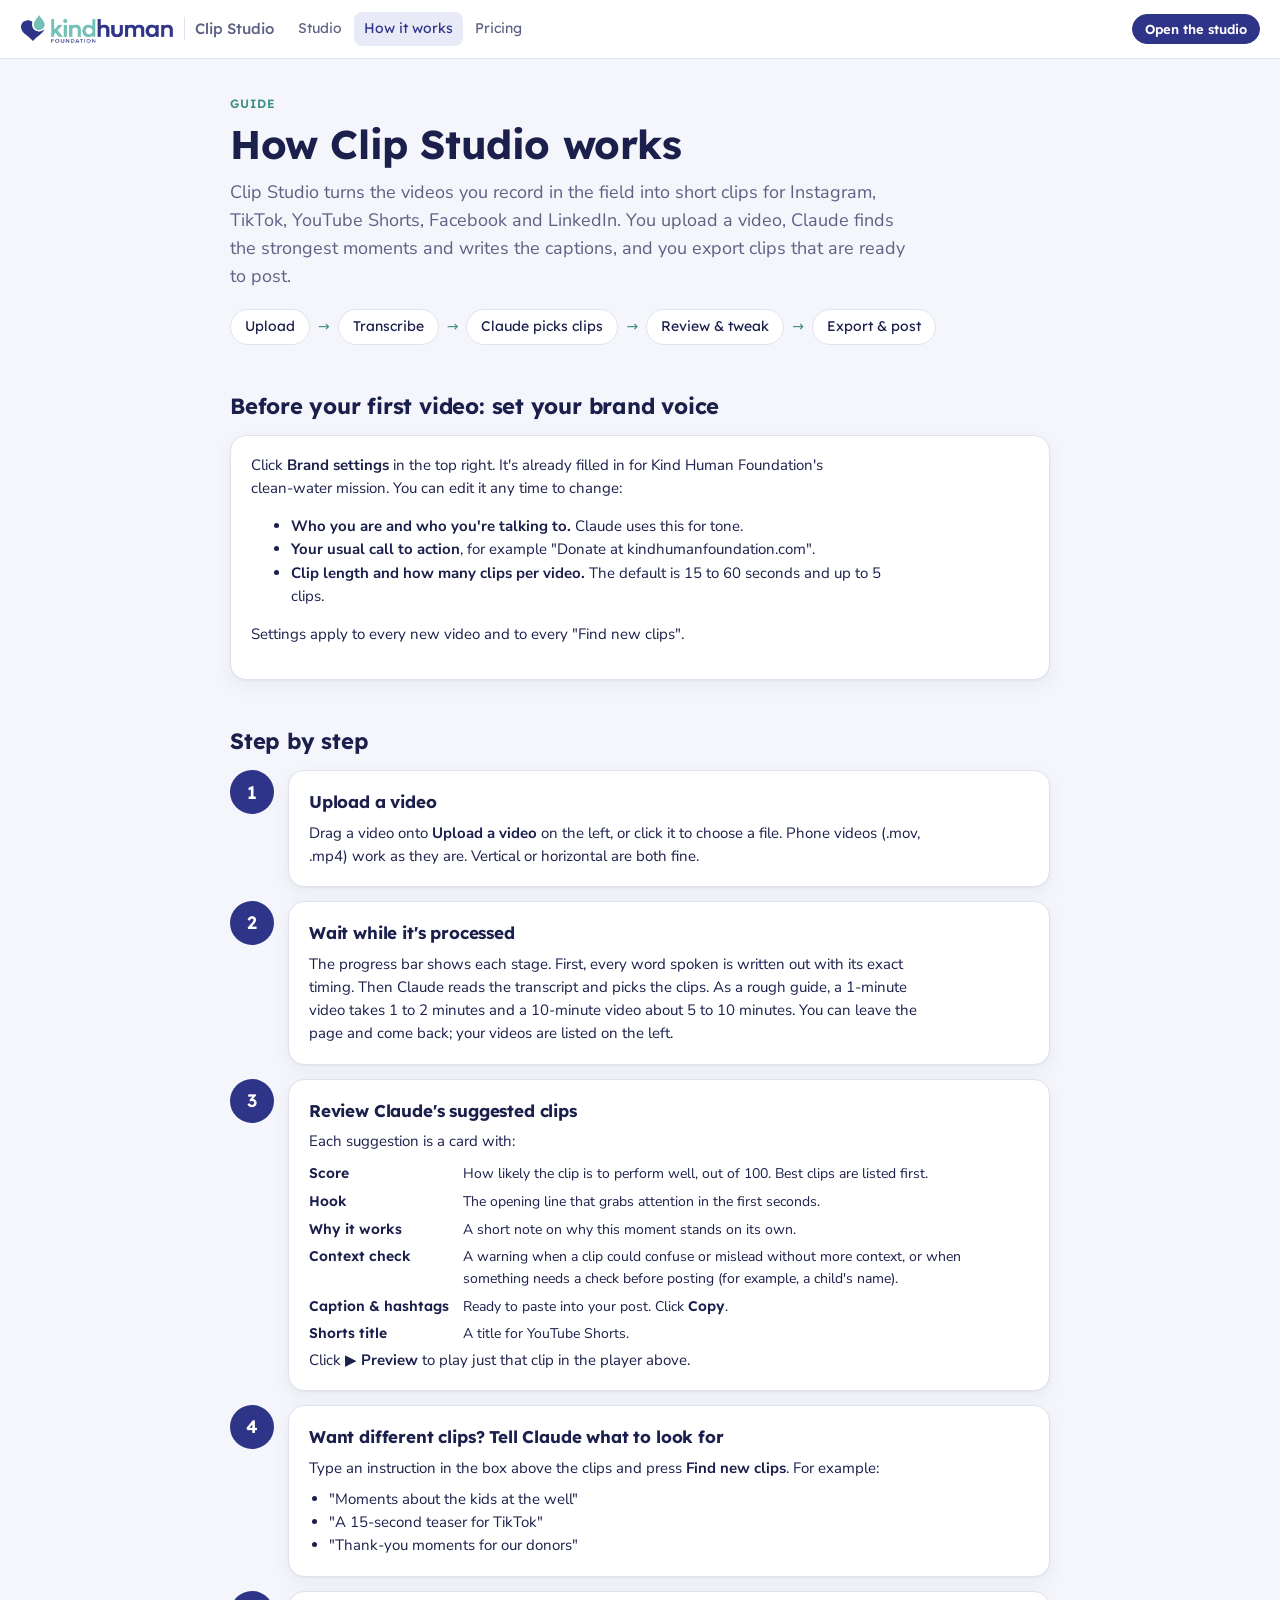
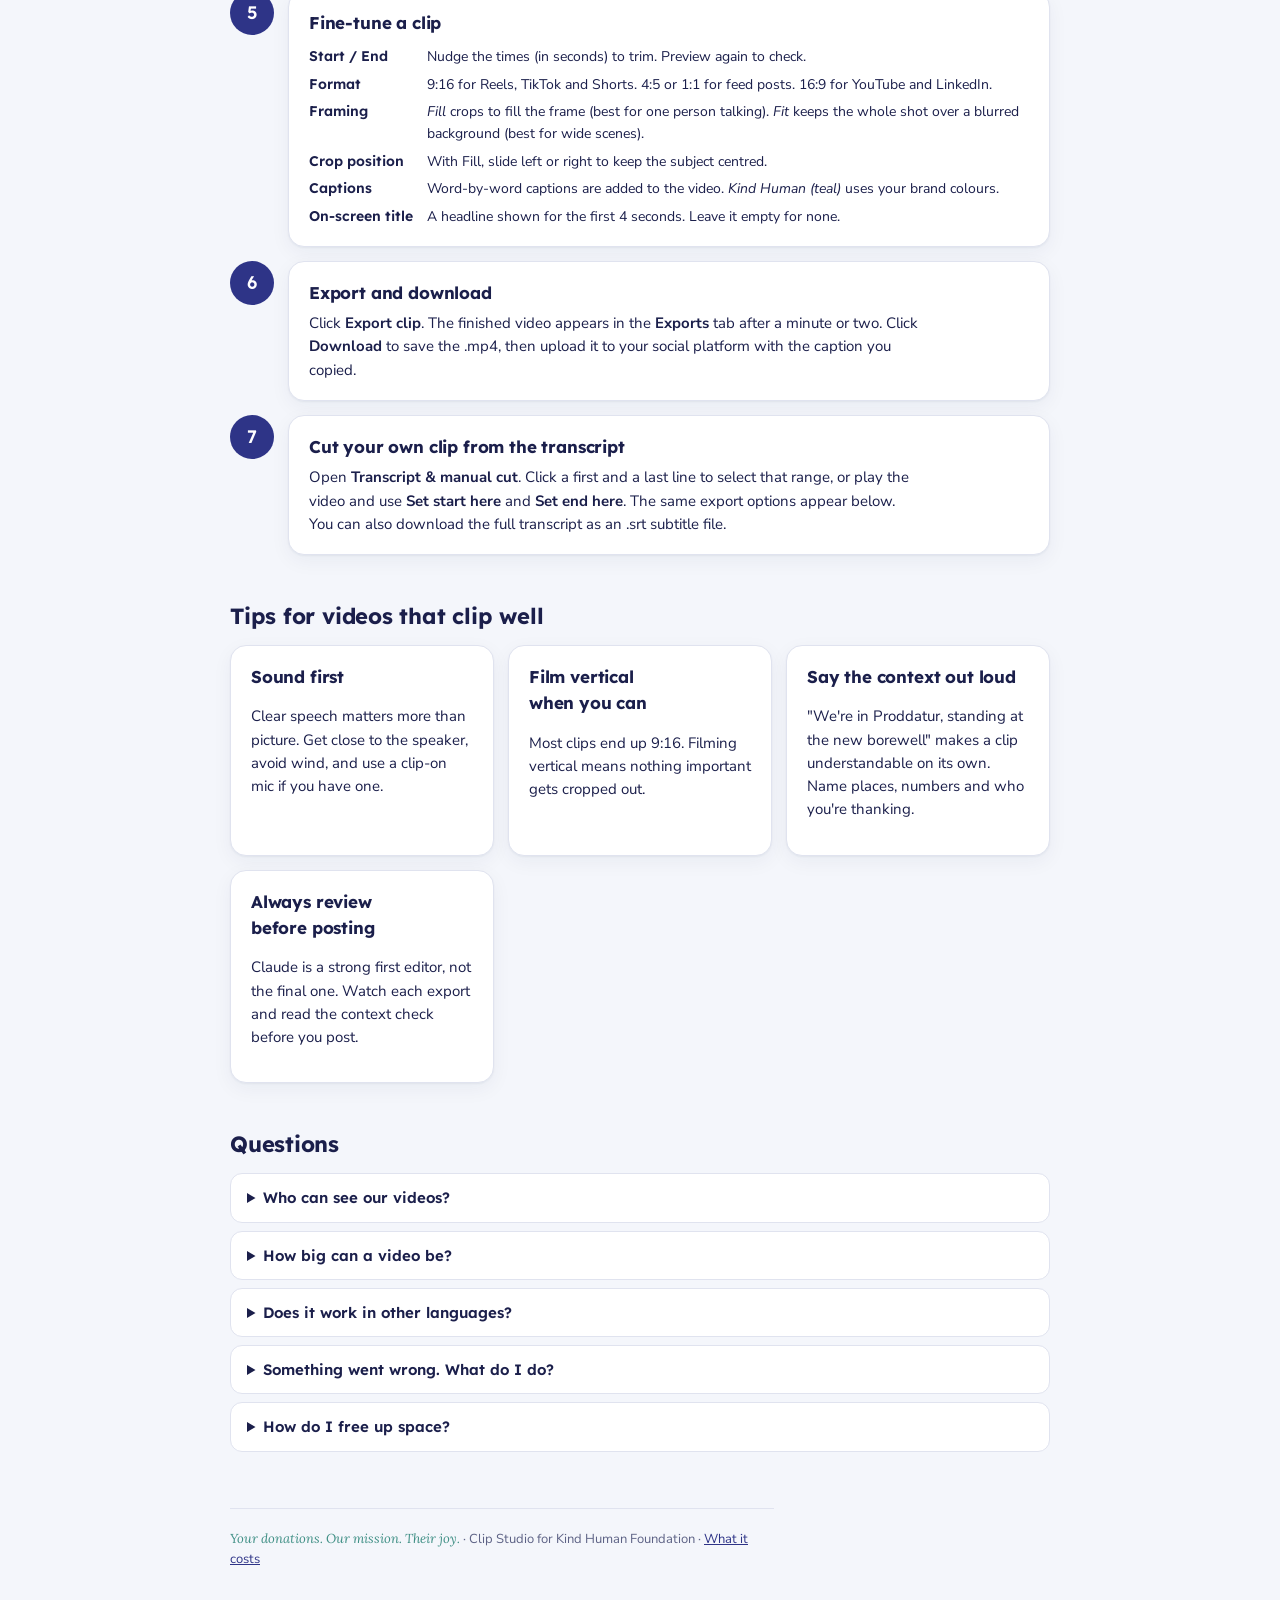
==== static/guide.html @ 1ed50864 "Kind Human Foundation branding, How it works guide and Pricing page - KHF logo, navy/teal palette, L" ====
<!doctype html>
<html lang="en">
<head>
<meta charset="utf-8">
<meta name="viewport" content="width=device-width, initial-scale=1, viewport-fit=cover">
<title>How Clip Studio Works · Kind Human Foundation</title>
<link rel="preconnect" href="https://fonts.googleapis.com">
<link href="https://fonts.googleapis.com/css2?family=Lexend:wght@400;500;600;700&family=Nunito+Sans:wght@400;600;700&family=Lora:ital@1&display=swap" rel="stylesheet">
<link rel="stylesheet" href="brand.css">
<link rel="icon" href="logo.png">
<style>
.steps{counter-reset:s;display:grid;gap:14px;margin-top:8px}
.step{display:grid;grid-template-columns:44px minmax(0,1fr);gap:14px;align-items:start}
.step .n{width:44px;height:44px;border-radius:50%;background:var(--accent);color:var(--accent-ink);display:grid;place-items:center;font-family:var(--display);font-weight:600;font-size:18px}
.step .card{min-width:0}
.step p{margin:4px 0 0}
.step ul{margin:8px 0 0;padding-left:20px}
.kv{display:grid;grid-template-columns:max-content minmax(0,1fr);gap:6px 14px;font-size:14px;margin-top:10px}
.kv b{font-family:var(--display);font-weight:600}
.flow{display:flex;gap:8px;flex-wrap:wrap;align-items:center;margin:18px 0 0;font-family:var(--display);font-size:14px}
.flow span{background:var(--panel);border:1px solid var(--line);border-radius:99px;padding:6px 14px}
.flow i{color:var(--teal-deep);font-style:normal}
details{background:var(--panel);border:1px solid var(--line);border-radius:12px;padding:12px 16px}
details+details{margin-top:8px}
summary{cursor:pointer;font-family:var(--display);font-weight:600}
details p{margin:8px 0 0}
</style>
</head>
<body>
<header class="topbar">
  <a class="brand" href="./"><img class="logo-light" src="logo.png" alt="Kind Human Foundation"><img class="logo-dark" src="logo-white.png" alt="Kind Human Foundation"><span class="app">Clip Studio</span></a>
  <nav class="nav"><a href="./">Studio</a><a class="on" href="guide.html">How it works</a><a href="pricing.html">Pricing</a></nav>
  <div class="spacer"></div>
  <a class="btn small primary" href="./">Open the studio</a>
</header>

<main class="doc">
  <div class="eyebrow">Guide</div>
  <h1>How Clip Studio works</h1>
  <p class="lede">Clip Studio turns the videos you record in the field into short clips for Instagram, TikTok, YouTube Shorts, Facebook and LinkedIn. You upload a video, Claude finds the strongest moments and writes the captions, and you export clips that are ready to post.</p>
  <div class="flow"><span>Upload</span><i>→</i><span>Transcribe</span><i>→</i><span>Claude picks clips</span><i>→</i><span>Review &amp; tweak</span><i>→</i><span>Export &amp; post</span></div>

  <h2>Before your first video: set your brand voice</h2>
  <div class="card">
    <p style="margin-top:0">Click <b>Brand settings</b> in the top right. It's already filled in for Kind Human Foundation's clean-water mission. You can edit it any time to change:</p>
    <ul>
      <li><b>Who you are and who you're talking to.</b> Claude uses this for tone.</li>
      <li><b>Your usual call to action</b>, for example "Donate at kindhumanfoundation.com".</li>
      <li><b>Clip length and how many clips per video.</b> The default is 15 to 60 seconds and up to 5 clips.</li>
    </ul>
    <p>Settings apply to every new video and to every "Find new clips".</p>
  </div>

  <h2>Step by step</h2>
  <div class="steps">
    <div class="step"><div class="n">1</div><div class="card">
      <h3>Upload a video</h3>
      <p>Drag a video onto <b>Upload a video</b> on the left, or click it to choose a file. Phone videos (.mov, .mp4) work as they are. Vertical or horizontal are both fine.</p>
    </div></div>
    <div class="step"><div class="n">2</div><div class="card">
      <h3>Wait while it's processed</h3>
      <p>The progress bar shows each stage. First, every word spoken is written out with its exact timing. Then Claude reads the transcript and picks the clips. As a rough guide, a 1-minute video takes 1 to 2 minutes and a 10-minute video about 5 to 10 minutes. You can leave the page and come back; your videos are listed on the left.</p>
    </div></div>
    <div class="step"><div class="n">3</div><div class="card">
      <h3>Review Claude's suggested clips</h3>
      <p>Each suggestion is a card with:</p>
      <div class="kv">
        <b>Score</b><span>How likely the clip is to perform well, out of 100. Best clips are listed first.</span>
        <b>Hook</b><span>The opening line that grabs attention in the first seconds.</span>
        <b>Why it works</b><span>A short note on why this moment stands on its own.</span>
        <b>Context check</b><span>A warning when a clip could confuse or mislead without more context, or when something needs a check before posting (for example, a child's name).</span>
        <b>Caption &amp; hashtags</b><span>Ready to paste into your post. Click <b>Copy</b>.</span>
        <b>Shorts title</b><span>A title for YouTube Shorts.</span>
      </div>
      <p>Click <b>▶ Preview</b> to play just that clip in the player above.</p>
    </div></div>
    <div class="step"><div class="n">4</div><div class="card">
      <h3>Want different clips? Tell Claude what to look for</h3>
      <p>Type an instruction in the box above the clips and press <b>Find new clips</b>. For example:</p>
      <ul>
        <li>"Moments about the kids at the well"</li>
        <li>"A 15-second teaser for TikTok"</li>
        <li>"Thank-you moments for our donors"</li>
      </ul>
    </div></div>
    <div class="step"><div class="n">5</div><div class="card">
      <h3>Fine-tune a clip</h3>
      <div class="kv">
        <b>Start / End</b><span>Nudge the times (in seconds) to trim. Preview again to check.</span>
        <b>Format</b><span>9:16 for Reels, TikTok and Shorts. 4:5 or 1:1 for feed posts. 16:9 for YouTube and LinkedIn.</span>
        <b>Framing</b><span><i>Fill</i> crops to fill the frame (best for one person talking). <i>Fit</i> keeps the whole shot over a blurred background (best for wide scenes).</span>
        <b>Crop position</b><span>With Fill, slide left or right to keep the subject centred.</span>
        <b>Captions</b><span>Word-by-word captions are added to the video. <i>Kind Human (teal)</i> uses your brand colours.</span>
        <b>On-screen title</b><span>A headline shown for the first 4 seconds. Leave it empty for none.</span>
      </div>
    </div></div>
    <div class="step"><div class="n">6</div><div class="card">
      <h3>Export and download</h3>
      <p>Click <b>Export clip</b>. The finished video appears in the <b>Exports</b> tab after a minute or two. Click <b>Download</b> to save the .mp4, then upload it to your social platform with the caption you copied.</p>
    </div></div>
    <div class="step"><div class="n">7</div><div class="card">
      <h3>Cut your own clip from the transcript</h3>
      <p>Open <b>Transcript &amp; manual cut</b>. Click a first and a last line to select that range, or play the video and use <b>Set start here</b> and <b>Set end here</b>. The same export options appear below. You can also download the full transcript as an .srt subtitle file.</p>
    </div></div>
  </div>

  <h2>Tips for videos that clip well</h2>
  <div class="grid">
    <div class="card"><h3>Sound first</h3><p>Clear speech matters more than picture. Get close to the speaker, avoid wind, and use a clip-on mic if you have one.</p></div>
    <div class="card"><h3>Film vertical when you can</h3><p>Most clips end up 9:16. Filming vertical means nothing important gets cropped out.</p></div>
    <div class="card"><h3>Say the context out loud</h3><p>"We're in Proddatur, standing at the new borewell" makes a clip understandable on its own. Name places, numbers and who you're thanking.</p></div>
    <div class="card"><h3>Always review before posting</h3><p>Claude is a strong first editor, not the final one. Watch each export and read the context check before you post.</p></div>
  </div>

  <h2>Questions</h2>
  <details><summary>Who can see our videos?</summary><p>Videos and exports are stored on the foundation's own server. To pick clips, the transcript text (not the video) is sent to Anthropic's Claude API. The studio doesn't have its own login yet, so only share the link with your team.</p></details>
  <details><summary>How big can a video be?</summary><p>Phone videos up to about 30 minutes work well. Very large 4K files upload slowly; if you can, export or record at 1080p.</p></details>
  <details><summary>Does it work in other languages?</summary><p>Yes. Speech is detected automatically in most major languages, and captions are written in the language spoken.</p></details>
  <details><summary>Something went wrong. What do I do?</summary><p>Open the video and click <b>Try again</b>. If it fails again, send a screenshot of the error to your Clip Studio contact.</p></details>
  <details><summary>How do I free up space?</summary><p>Open a video and click <b>Delete video</b>. This removes the original and all its exports from the server.</p></details>

  <p class="foot"><span class="tag">Your donations. Our mission. Their joy.</span> · Clip Studio for Kind Human Foundation · <a href="pricing.html">What it costs</a></p>
</main>
</body>
</html>
---- static/brand.css ----
/* Kind Human Foundation brand: navy #2E3487 + teal #74C0B6 from the logo.
   Shared by the studio, the How it works guide and the Pricing page. */
:root{
  --navy:#2e3487; --teal:#74c0b6; --teal-deep:#3f8f85;
  --bg:#f4f6fb; --panel:#ffffff; --ink:#1b1f4b; --muted:#5d6285; --line:#e0e3ef;
  --accent:#2e3487; --accent-ink:#ffffff; --accent-soft:#e9eaf7;
  --hl:#74c0b6; --hl-soft:#e3f3f0; --hl-ink:#1f5f57;
  --warn:#a5501c; --warn-soft:#fbeee4;
  --chip:#eef0f7; --shadow:0 1px 2px rgba(27,31,75,.05),0 6px 20px rgba(27,31,75,.05);
  --display:"Lexend","Avenir Next","Segoe UI",system-ui,sans-serif;
  --sans:"Nunito Sans","Segoe UI",system-ui,-apple-system,sans-serif;
  --serif:"Lora",Georgia,"Times New Roman",serif;
}
@media (prefers-color-scheme:dark){:root:not([data-theme="light"]){
  --bg:#11132a; --panel:#1a1d3a; --ink:#eef0fa; --muted:#a3a7c7; --line:#2c3058;
  --accent:#74c0b6; --accent-ink:#0e2a26; --accent-soft:#1f2550;
  --hl:#74c0b6; --hl-soft:#173a39; --hl-ink:#9fdcd3;
  --warn:#f0a070; --warn-soft:#3a2518; --chip:#23274a; --shadow:none; color-scheme:dark}}
:root[data-theme="dark"]{
  --bg:#11132a; --panel:#1a1d3a; --ink:#eef0fa; --muted:#a3a7c7; --line:#2c3058;
  --accent:#74c0b6; --accent-ink:#0e2a26; --accent-soft:#1f2550;
  --hl:#74c0b6; --hl-soft:#173a39; --hl-ink:#9fdcd3;
  --warn:#f0a070; --warn-soft:#3a2518; --chip:#23274a; --shadow:none; color-scheme:dark}

*{box-sizing:border-box}
body{margin:0;background:var(--bg);color:var(--ink);font:15px/1.55 var(--sans)}
button,input,select,textarea{font:inherit;color:inherit}
h1,h2,h3,.display{font-family:var(--display);letter-spacing:-.01em;text-wrap:balance}
a{color:var(--accent)}

/* Top bar */
.topbar{display:flex;align-items:center;gap:14px;flex-wrap:wrap;padding:12px max(20px,env(safe-area-inset-right,0px)) 12px max(20px,env(safe-area-inset-left,0px));
  border-bottom:1px solid var(--line);background:var(--panel);position:sticky;top:0;z-index:5}
.brand{display:flex;align-items:center;gap:10px;text-decoration:none;color:var(--ink)}
.brand img{height:30px;width:auto;display:block}
.brand .logo-dark{display:none}
@media (prefers-color-scheme:dark){:root:not([data-theme="light"]) .brand .logo-light{display:none}:root:not([data-theme="light"]) .brand .logo-dark{display:block}}
:root[data-theme="dark"] .brand .logo-light{display:none} :root[data-theme="dark"] .brand .logo-dark{display:block}
.brand .app{font-family:var(--display);font-weight:500;font-size:15px;color:var(--muted);padding-left:10px;border-left:1px solid var(--line);white-space:nowrap}
.nav{display:flex;gap:2px}
.nav a{font-family:var(--display);font-size:14px;color:var(--muted);text-decoration:none;padding:6px 10px;border-radius:8px;white-space:nowrap}
.nav a:hover{background:var(--chip);color:var(--ink)}
.nav a.on{color:var(--accent);background:var(--accent-soft)}
.spacer{flex:1}
.pill{font-size:12px;padding:3px 10px;border-radius:99px;background:var(--chip);color:var(--muted);font-weight:600;white-space:nowrap}
.pill.on{background:var(--hl-soft);color:var(--hl-ink)}
.pill.off{background:var(--warn-soft);color:var(--warn)}

/* Buttons */
.btn{display:inline-flex;align-items:center;gap:6px;text-decoration:none;color:inherit;border:1px solid var(--line);background:var(--panel);padding:7px 14px;border-radius:99px;cursor:pointer;font-weight:600;white-space:nowrap;font-family:var(--display);font-size:14px}
.btn:hover{border-color:var(--muted)}
.btn.primary{background:var(--accent);color:var(--accent-ink) !important;border-color:var(--accent)}
.btn.primary:hover{filter:brightness(1.08)}
.btn.small{padding:4px 12px;font-size:13px}
.btn.ghost{border-color:transparent;background:transparent}
.btn:disabled{opacity:.5;cursor:default}
.btn:focus-visible,a:focus-visible,input:focus-visible,select:focus-visible,textarea:focus-visible{outline:2px solid var(--hl);outline-offset:2px}

/* Document pages (guide, pricing) */
.doc{max-width:860px;margin:0 auto;padding-block:36px 64px;padding-left:max(20px,env(safe-area-inset-left,0px));padding-right:max(20px,env(safe-area-inset-right,0px))}
.doc .eyebrow{font-family:var(--display);font-size:12px;font-weight:600;letter-spacing:.08em;text-transform:uppercase;color:var(--teal-deep)}
.doc h1{font-size:clamp(28px,4.5vw,40px);line-height:1.15;margin:8px 0 12px;color:var(--ink)}
.doc .lede{font-size:18px;color:var(--muted);max-width:62ch;margin:0}
.doc .tag{font-family:var(--serif);font-style:italic;color:var(--teal-deep)}
.doc h2{font-size:22px;margin:44px 0 12px}
.doc h3{font-size:17px;margin:0 0 6px}
.doc p,.doc li{max-width:68ch}
.doc .card{background:var(--panel);border:1px solid var(--line);border-radius:16px;padding:18px 20px;box-shadow:var(--shadow)}
.doc .grid{display:grid;grid-template-columns:repeat(auto-fit,minmax(230px,1fr));gap:14px}
.doc .note{background:var(--hl-soft);color:var(--ink);border-radius:12px;padding:12px 16px;font-size:14px}
.doc .note b{color:var(--hl-ink)}
.doc table{width:100%;border-collapse:collapse;font-size:15px}
.doc th,.doc td{text-align:left;padding:10px 12px;border-bottom:1px solid var(--line);vertical-align:top}
.doc th{font-family:var(--display);font-weight:600;font-size:13px;color:var(--muted)}
.doc td.num,.doc th.num{text-align:right;font-variant-numeric:tabular-nums;white-space:nowrap}
.doc tr.total td{font-weight:700;border-bottom:none}
.tablewrap{overflow-x:auto}
.foot{margin-top:56px;padding-top:20px;border-top:1px solid var(--line);font-size:13px;color:var(--muted)}
@media (prefers-reduced-motion:reduce){*{transition:none!important;animation:none!important}}
@media (max-width:700px){.brand img{height:24px}.brand .app{display:none}.topbar{gap:8px}}
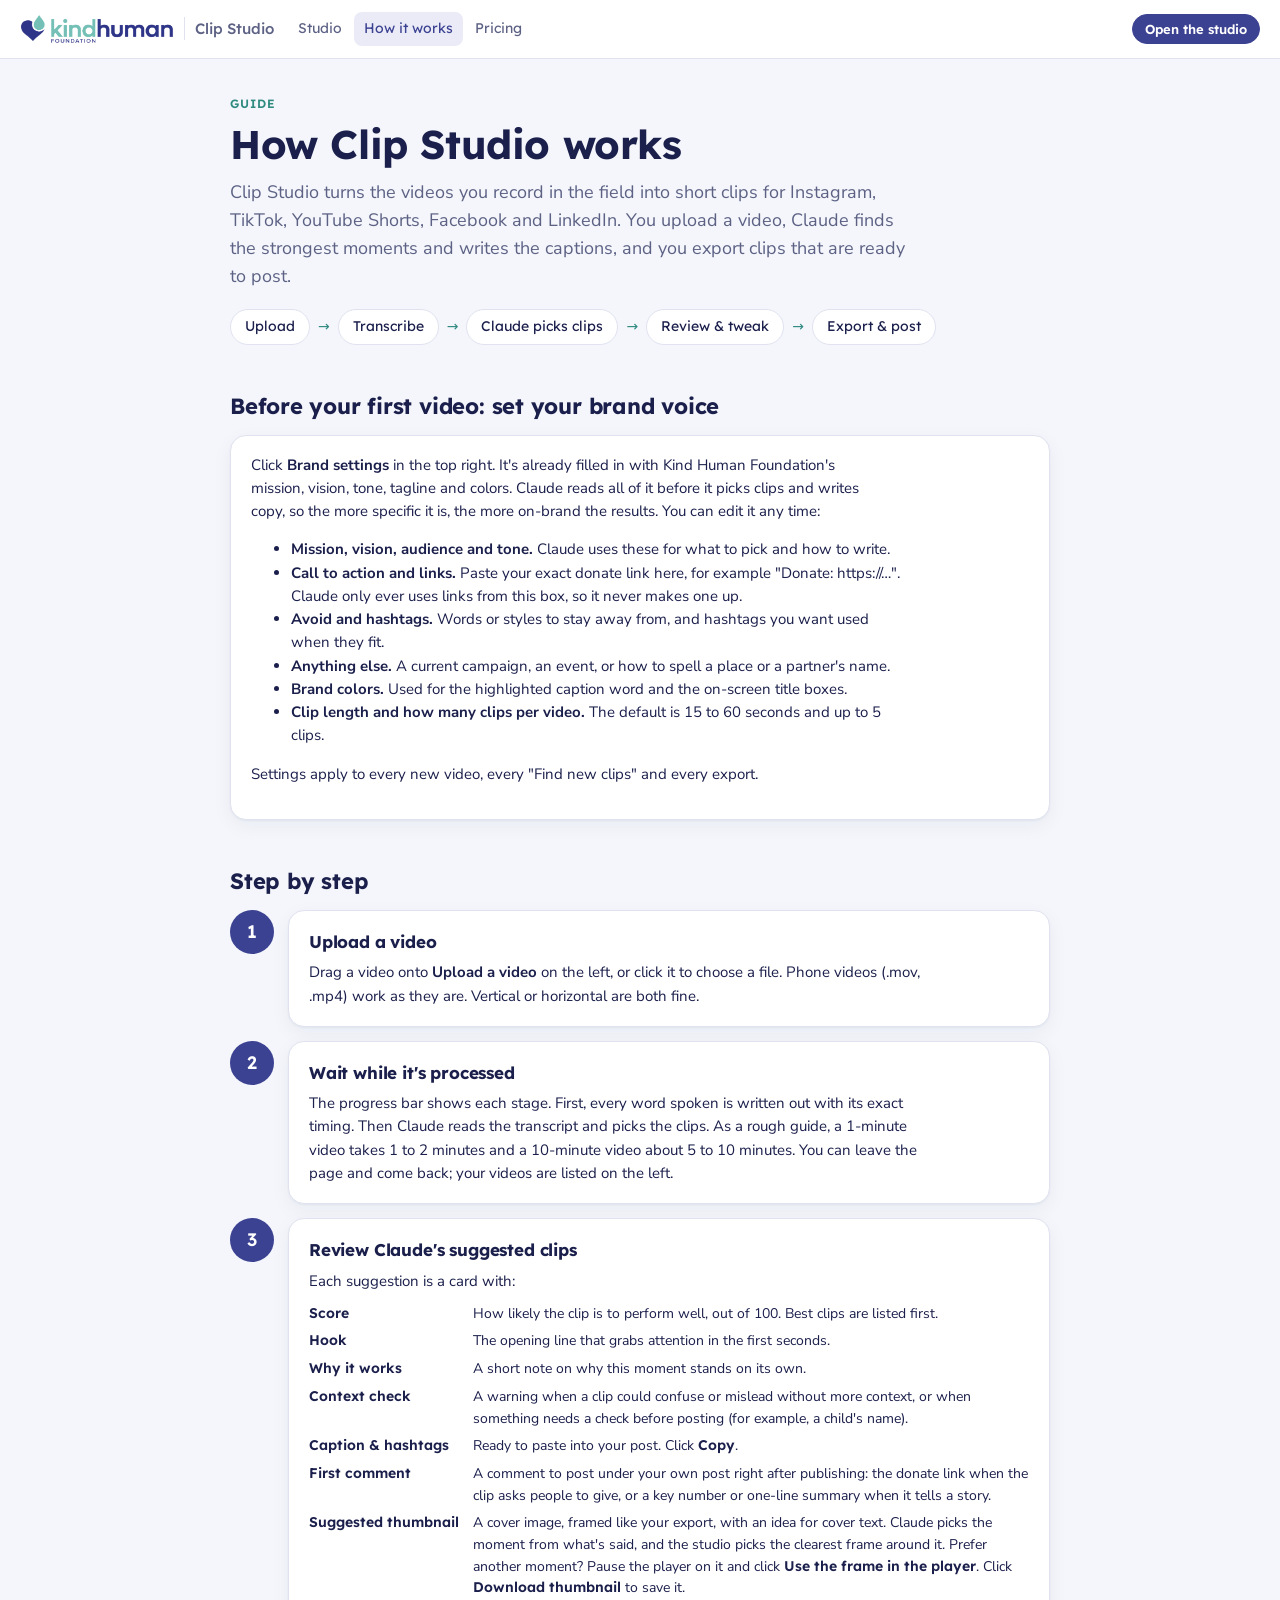
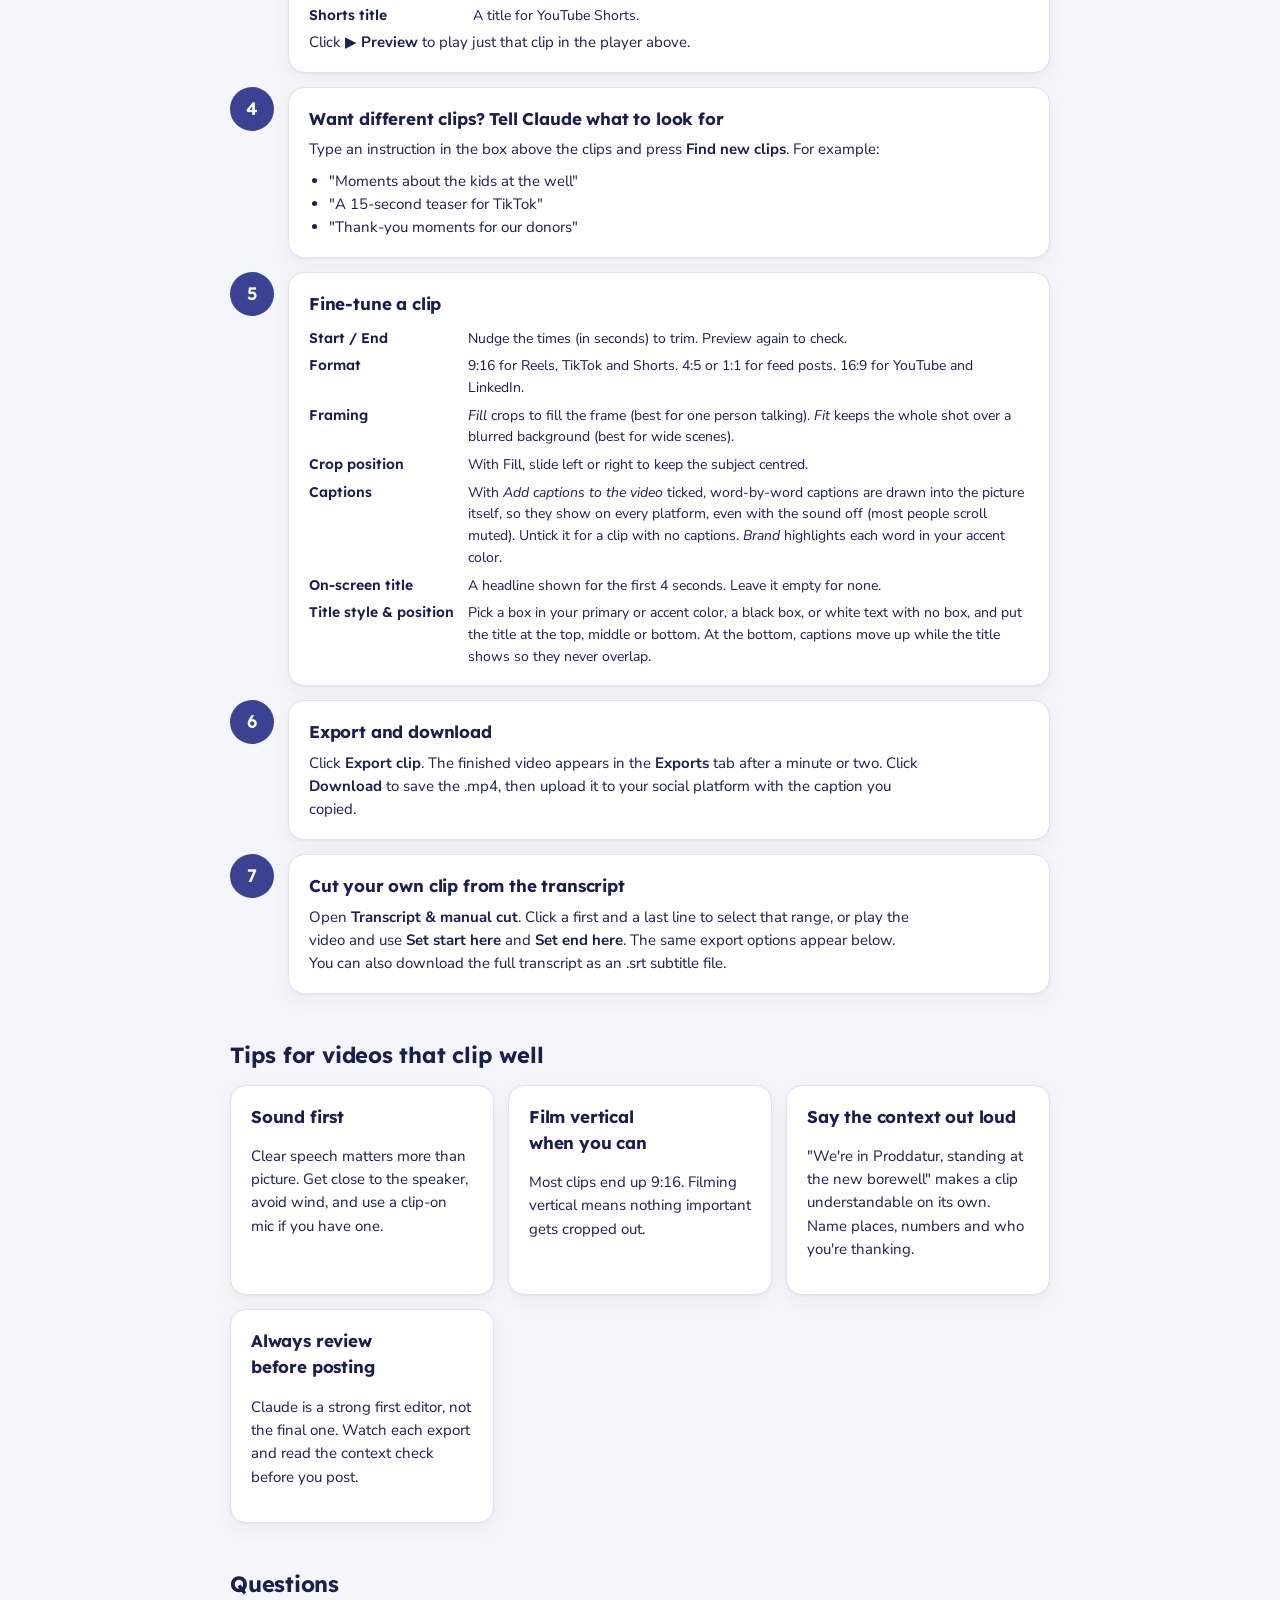
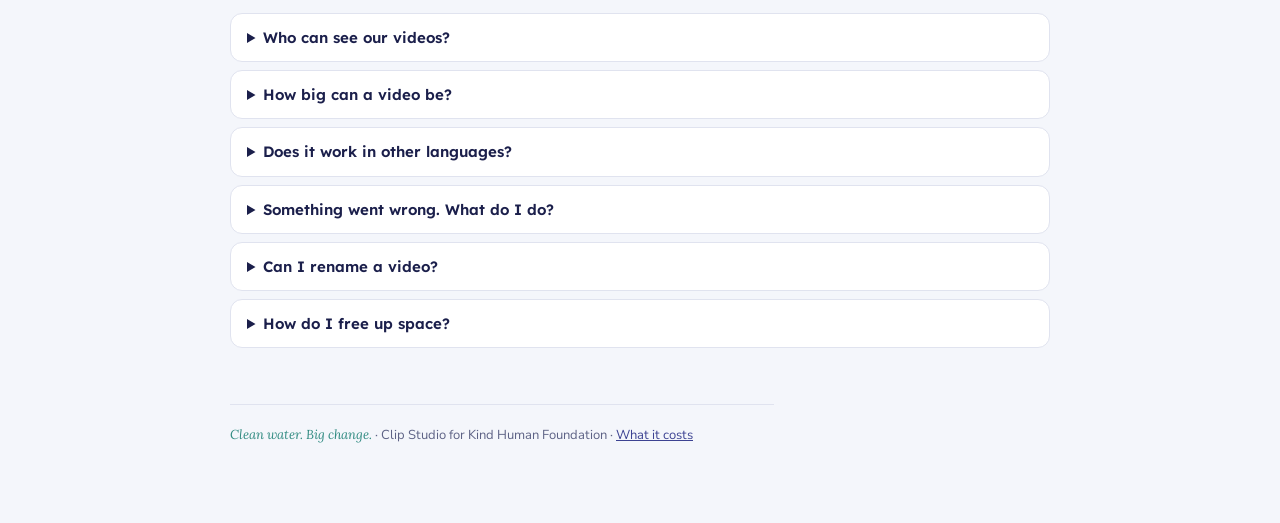
==== commit f64bd5ac: "Fuller brand settings, first comments, thumbnails, title styles, rename - Brand settings: separate f" ====
--- a/static/guide.html
+++ b/static/guide.html
@@ -42,13 +42,16 @@
 
   <h2>Before your first video: set your brand voice</h2>
   <div class="card">
-    <p style="margin-top:0">Click <b>Brand settings</b> in the top right. It's already filled in for Kind Human Foundation's clean-water mission. You can edit it any time to change:</p>
+    <p style="margin-top:0">Click <b>Brand settings</b> in the top right. It's already filled in with Kind Human Foundation's mission, vision, tone, tagline and colors. Claude reads all of it before it picks clips and writes copy, so the more specific it is, the more on-brand the results. You can edit it any time:</p>
     <ul>
-      <li><b>Who you are and who you're talking to.</b> Claude uses this for tone.</li>
-      <li><b>Your usual call to action</b>, for example "Donate at kindhumanfoundation.com".</li>
+      <li><b>Mission, vision, audience and tone.</b> Claude uses these for what to pick and how to write.</li>
+      <li><b>Call to action and links.</b> Paste your exact donate link here, for example "Donate: https://…". Claude only ever uses links from this box, so it never makes one up.</li>
+      <li><b>Avoid and hashtags.</b> Words or styles to stay away from, and hashtags you want used when they fit.</li>
+      <li><b>Anything else.</b> A current campaign, an event, or how to spell a place or a partner's name.</li>
+      <li><b>Brand colors.</b> Used for the highlighted caption word and the on-screen title boxes.</li>
       <li><b>Clip length and how many clips per video.</b> The default is 15 to 60 seconds and up to 5 clips.</li>
     </ul>
-    <p>Settings apply to every new video and to every "Find new clips".</p>
+    <p>Settings apply to every new video, every "Find new clips" and every export.</p>
   </div>
 
   <h2>Step by step</h2>
@@ -70,6 +73,8 @@
         <b>Why it works</b><span>A short note on why this moment stands on its own.</span>
         <b>Context check</b><span>A warning when a clip could confuse or mislead without more context, or when something needs a check before posting (for example, a child's name).</span>
         <b>Caption &amp; hashtags</b><span>Ready to paste into your post. Click <b>Copy</b>.</span>
+        <b>First comment</b><span>A comment to post under your own post right after publishing: the donate link when the clip asks people to give, or a key number or one-line summary when it tells a story.</span>
+        <b>Suggested thumbnail</b><span>A cover image, framed like your export, with an idea for cover text. Claude picks the moment from what's said, and the studio picks the clearest frame around it. Prefer another moment? Pause the player on it and click <b>Use the frame in the player</b>. Click <b>Download thumbnail</b> to save it.</span>
         <b>Shorts title</b><span>A title for YouTube Shorts.</span>
       </div>
       <p>Click <b>▶ Preview</b> to play just that clip in the player above.</p>
@@ -90,8 +95,9 @@
         <b>Format</b><span>9:16 for Reels, TikTok and Shorts. 4:5 or 1:1 for feed posts. 16:9 for YouTube and LinkedIn.</span>
         <b>Framing</b><span><i>Fill</i> crops to fill the frame (best for one person talking). <i>Fit</i> keeps the whole shot over a blurred background (best for wide scenes).</span>
         <b>Crop position</b><span>With Fill, slide left or right to keep the subject centred.</span>
-        <b>Captions</b><span>Word-by-word captions are added to the video. <i>Kind Human (teal)</i> uses your brand colours.</span>
+        <b>Captions</b><span>With <i>Add captions to the video</i> ticked, word-by-word captions are drawn into the picture itself, so they show on every platform, even with the sound off (most people scroll muted). Untick it for a clip with no captions. <i>Brand</i> highlights each word in your accent color.</span>
         <b>On-screen title</b><span>A headline shown for the first 4 seconds. Leave it empty for none.</span>
+        <b>Title style &amp; position</b><span>Pick a box in your primary or accent color, a black box, or white text with no box, and put the title at the top, middle or bottom. At the bottom, captions move up while the title shows so they never overlap.</span>
       </div>
     </div></div>
     <div class="step"><div class="n">6</div><div class="card">
@@ -117,9 +123,10 @@
   <details><summary>How big can a video be?</summary><p>Phone videos up to about 30 minutes work well. Very large 4K files upload slowly; if you can, export or record at 1080p.</p></details>
   <details><summary>Does it work in other languages?</summary><p>Yes. Speech is detected automatically in most major languages, and captions are written in the language spoken.</p></details>
   <details><summary>Something went wrong. What do I do?</summary><p>Open the video and click <b>Try again</b>. If it fails again, send a screenshot of the error to your Clip Studio contact.</p></details>
+  <details><summary>Can I rename a video?</summary><p>Yes. Open it and click <b>Rename</b> next to its name. The new name shows in the list on the left.</p></details>
   <details><summary>How do I free up space?</summary><p>Open a video and click <b>Delete video</b>. This removes the original and all its exports from the server.</p></details>
 
-  <p class="foot"><span class="tag">Your donations. Our mission. Their joy.</span> · Clip Studio for Kind Human Foundation · <a href="pricing.html">What it costs</a></p>
+  <p class="foot"><span class="tag">Clean water. Big change.</span> · Clip Studio for Kind Human Foundation · <a href="pricing.html">What it costs</a></p>
 </main>
 </body>
 </html>
--- a/static/brand.css
+++ b/static/brand.css
@@ -1,10 +1,10 @@
-/* Kind Human Foundation brand: navy #2E3487 + teal #74C0B6 from the logo.
+/* Kind Human Foundation brand colors: navy #3C4292 + teal #5EC3B9.
    Shared by the studio, the How it works guide and the Pricing page. */
 :root{
-  --navy:#2e3487; --teal:#74c0b6; --teal-deep:#3f8f85;
+  --navy:#3c4292; --teal:#5ec3b9; --teal-deep:#2f8a80;
   --bg:#f4f6fb; --panel:#ffffff; --ink:#1b1f4b; --muted:#5d6285; --line:#e0e3ef;
-  --accent:#2e3487; --accent-ink:#ffffff; --accent-soft:#e9eaf7;
-  --hl:#74c0b6; --hl-soft:#e3f3f0; --hl-ink:#1f5f57;
+  --accent:#3c4292; --accent-ink:#ffffff; --accent-soft:#eaebf7;
+  --hl:#5ec3b9; --hl-soft:#e1f4f2; --hl-ink:#1d5e57;
   --warn:#a5501c; --warn-soft:#fbeee4;
   --chip:#eef0f7; --shadow:0 1px 2px rgba(27,31,75,.05),0 6px 20px rgba(27,31,75,.05);
   --display:"Lexend","Avenir Next","Segoe UI",system-ui,sans-serif;
@@ -13,13 +13,13 @@
 }
 @media (prefers-color-scheme:dark){:root:not([data-theme="light"]){
   --bg:#11132a; --panel:#1a1d3a; --ink:#eef0fa; --muted:#a3a7c7; --line:#2c3058;
-  --accent:#74c0b6; --accent-ink:#0e2a26; --accent-soft:#1f2550;
-  --hl:#74c0b6; --hl-soft:#173a39; --hl-ink:#9fdcd3;
+  --accent:#5ec3b9; --accent-ink:#0e2a26; --accent-soft:#1f2550;
+  --hl:#5ec3b9; --hl-soft:#173a39; --hl-ink:#9fdcd3;
   --warn:#f0a070; --warn-soft:#3a2518; --chip:#23274a; --shadow:none; color-scheme:dark}}
 :root[data-theme="dark"]{
   --bg:#11132a; --panel:#1a1d3a; --ink:#eef0fa; --muted:#a3a7c7; --line:#2c3058;
-  --accent:#74c0b6; --accent-ink:#0e2a26; --accent-soft:#1f2550;
-  --hl:#74c0b6; --hl-soft:#173a39; --hl-ink:#9fdcd3;
+  --accent:#5ec3b9; --accent-ink:#0e2a26; --accent-soft:#1f2550;
+  --hl:#5ec3b9; --hl-soft:#173a39; --hl-ink:#9fdcd3;
   --warn:#f0a070; --warn-soft:#3a2518; --chip:#23274a; --shadow:none; color-scheme:dark}
 
 *{box-sizing:border-box}
